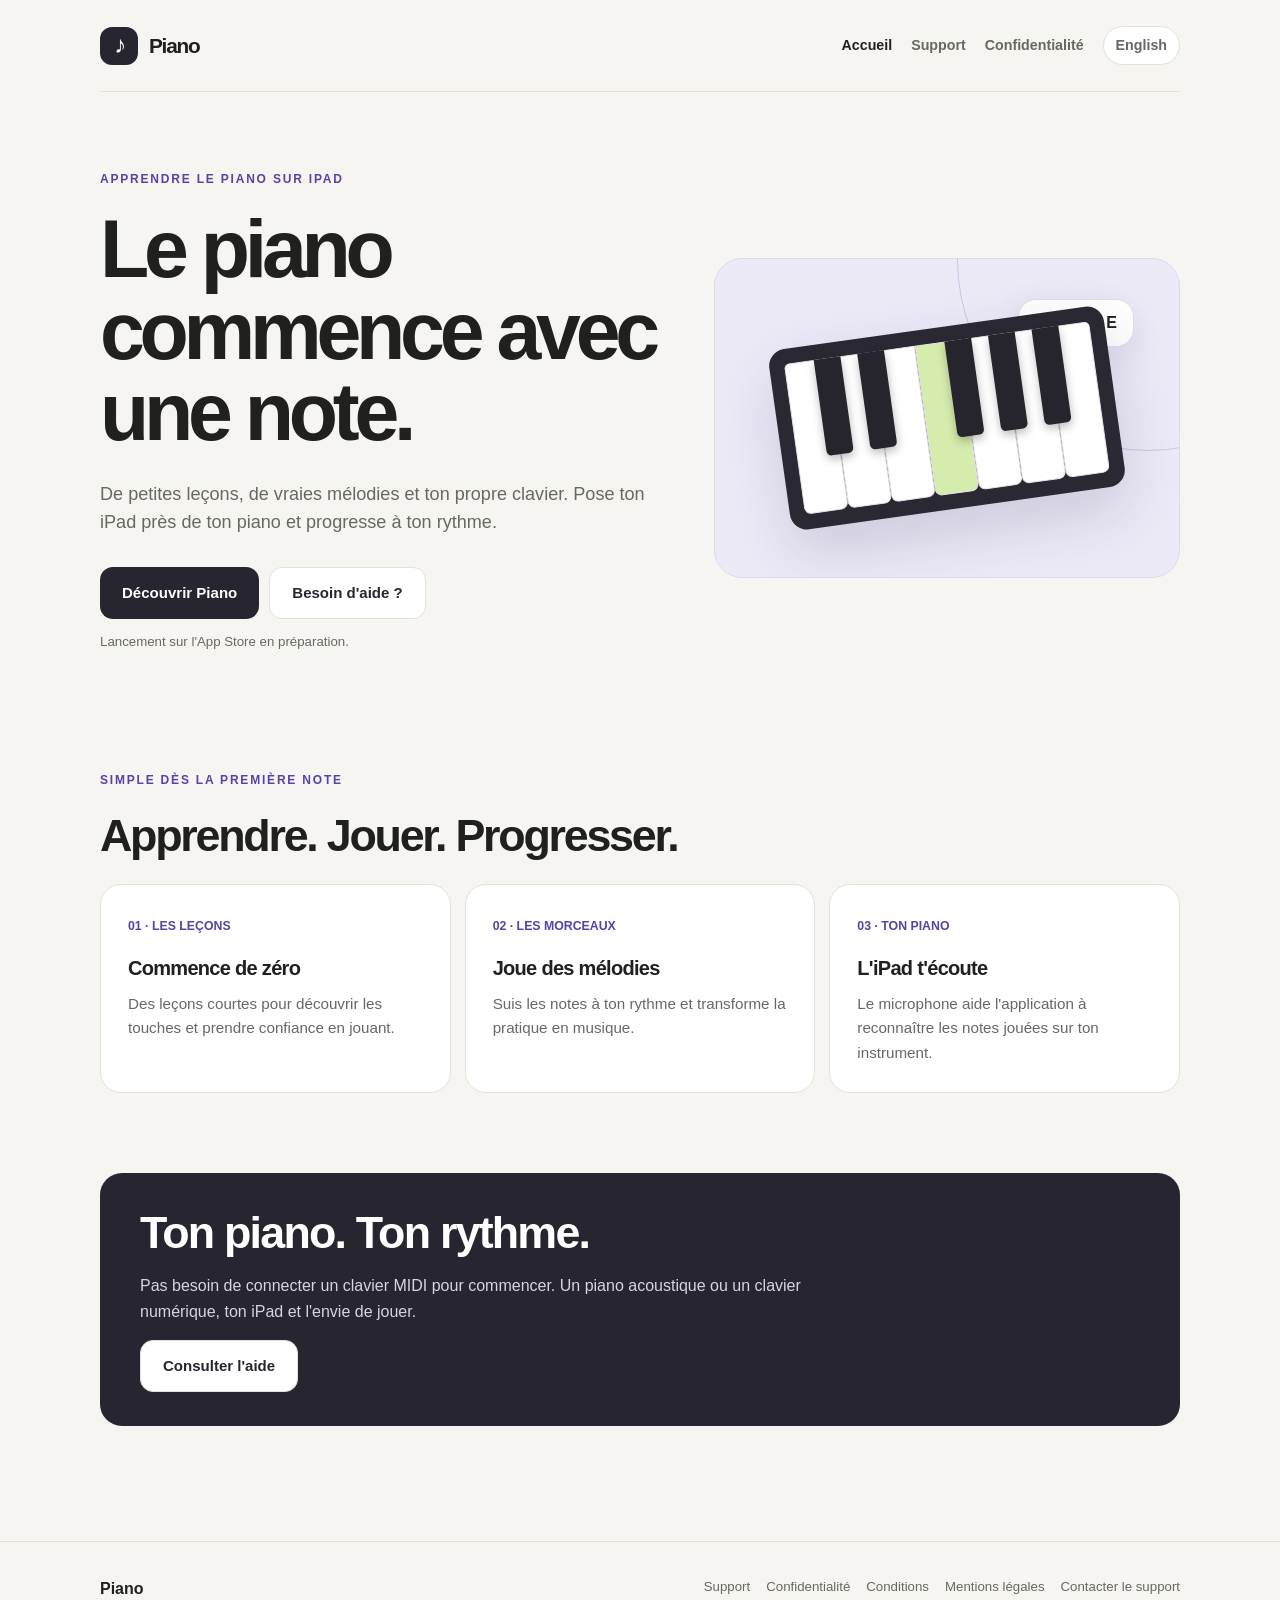
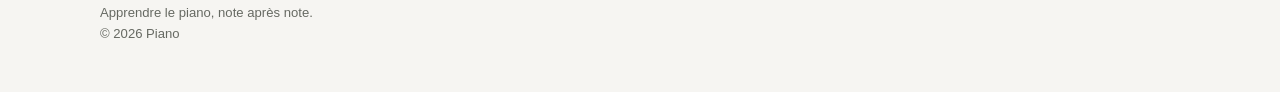
==== piano/fr/index.html @ dfc25832 "Add bilingual Piano marketing, support, and legal site" ====
<!doctype html><html lang="fr"><head><meta charset="utf-8"><meta name="viewport" content="width=device-width,initial-scale=1"><meta name="theme-color" content="#f6f5f2"><meta name="description" content="Apprends le piano à ton rythme grâce à des leçons courtes, des morceaux guidés et la reconnaissance des notes sur ton iPad."><title>Apprendre le piano en jouant · Piano</title><link rel="stylesheet" href="../styles.css"><link rel="canonical" href="https://maximousse2a.github.io/piano/fr/index.html"><link rel="alternate" hreflang="fr" href="https://maximousse2a.github.io/piano/fr/index.html"><link rel="alternate" hreflang="en" href="https://maximousse2a.github.io/piano/en/index.html"></head><body><div class="wrap"><nav class="nav" aria-label="Main navigation"><a class="brand" href="index.html"><span class="logo" aria-hidden="true">♪</span><span>Piano</span></a><div class="menu"><a aria-current="page" href="index.html">Accueil</a><a  href="support.html">Support</a><a  href="privacy.html">Confidentialité</a><a class="lang" href="../en/index.html" lang="en">English</a></div></nav></div><main class="wrap"><div class="hero"><div><p class="eyebrow">Apprendre le piano sur iPad</p><h1>Le piano commence avec une note.</h1><p class="lead">De petites leçons, de vraies mélodies et ton propre clavier. Pose ton iPad près de ton piano et progresse à ton rythme.</p><div class="actions"><a href="#comment-ca-marche" class="button">Découvrir Piano</a><a href="support.html" class="button alt">Besoin d'aide ?</a></div><p class="status">Lancement sur l'App Store en préparation.</p></div><div class="stage" aria-label="Illustration d'un clavier de piano"><div class="floating">♪ &nbsp; C · D · E</div><div class="piano" aria-hidden="true"><div class="key black"></div><div class="key black"></div><div class="key"></div><div class="key black active"></div><div class="key black"></div><div class="key black"></div><div class="key"></div></div></div></div><section id="comment-ca-marche" class="section"><p class="eyebrow">Simple dès la première note</p><h2>Apprendre. Jouer. Progresser.</h2><div class="grid"><article class="feature"><span class="num">01 · LES LEÇONS</span><h3>Commence de zéro</h3><p>Des leçons courtes pour découvrir les touches et prendre confiance en jouant.</p></article><article class="feature"><span class="num">02 · LES MORCEAUX</span><h3>Joue des mélodies</h3><p>Suis les notes à ton rythme et transforme la pratique en musique.</p></article><article class="feature"><span class="num">03 · TON PIANO</span><h3>L'iPad t'écoute</h3><p>Le microphone aide l'application à reconnaître les notes jouées sur ton instrument.</p></article></div></section><section class="section"><div class="callout"><h2>Ton piano. Ton rythme.</h2><p>Pas besoin de connecter un clavier MIDI pour commencer. Un piano acoustique ou un clavier numérique, ton iPad et l'envie de jouer.</p><a href="support.html" class="button alt">Consulter l'aide</a></div></section></main><footer><div class="wrap footrow"><div><strong>Piano</strong><div class="small">Apprendre le piano, note après note.</div><div class="small">© 2026 Piano</div></div><div class="footlinks"><a href="support.html">Support</a><a href="privacy.html">Confidentialité</a><a href="terms.html">Conditions</a><a href="legal.html">Mentions légales</a><a href="mailto:maxime.pietri@icloud.com">Contacter le support</a></div></div></footer></body></html>
---- piano/styles.css ----
:root{--bg:#f6f5f2;--paper:#fff;--text:#20211e;--muted:#666962;--line:#e3e2da;--ink:#262530;--violet:#5445a5;--pale:#eceaf7;--lime:#d6ecad}
*{box-sizing:border-box}html{scroll-behavior:smooth}body{margin:0;background:var(--bg);color:var(--text);font-family:-apple-system,BlinkMacSystemFont,"Segoe UI",Inter,Arial,sans-serif;line-height:1.6}
a{color:var(--violet);text-underline-offset:3px}.wrap{width:min(1080px,calc(100% - 40px));margin:auto}.nav{display:flex;align-items:center;justify-content:space-between;gap:22px;min-height:92px;border-bottom:1px solid var(--line)}.brand{display:inline-flex;align-items:center;gap:11px;font-weight:800;font-size:1.3rem;letter-spacing:-.06em;color:var(--text);text-decoration:none}.logo{display:inline-flex;align-items:center;justify-content:center;width:38px;height:38px;border-radius:12px;background:var(--ink);color:#fff;font-size:1.5rem;letter-spacing:-.08em}.menu{display:flex;align-items:center;gap:19px;flex-wrap:wrap}.menu a{font-size:.89rem;color:var(--muted);text-decoration:none;font-weight:650}.menu a:hover,.menu a[aria-current=page]{color:var(--text)}.lang{border:1px solid var(--line);background:white;border-radius:100px;padding:7px 12px}
.hero{display:grid;grid-template-columns:1.2fr 1fr;align-items:center;gap:55px;min-height:550px;padding:78px 0 95px}.eyebrow{text-transform:uppercase;letter-spacing:.15em;color:var(--violet);font-size:.75rem;font-weight:800;margin:0 0 20px}.hero h1{font-size:clamp(3.1rem,6.3vw,5.3rem);line-height:1.01;letter-spacing:-.065em;margin:0 0 26px}.lead{font-size:1.13rem;color:var(--muted);max-width:560px;margin:0 0 28px}.button{display:inline-flex;align-items:center;justify-content:center;padding:13px 22px;border-radius:13px;text-decoration:none;font-weight:700;font-size:.94rem;background:var(--ink);color:#fff}.button.alt{background:#fff;color:var(--ink);border:1px solid var(--line)}.actions{display:flex;flex-wrap:wrap;gap:10px;margin-top:30px}.status{font-size:.83rem;color:var(--muted);margin-top:12px}.stage{background:var(--pale);border:1px solid #ddd9ed;border-radius:28px;padding:34px 22px;min-height:320px;display:flex;justify-content:center;align-items:center;position:relative;overflow:hidden}.stage:before{content:"";position:absolute;width:380px;height:380px;border:1px solid rgba(84,69,165,.22);border-radius:50%;top:-190px;right:-160px}.piano{position:relative;display:flex;background:#2a2933;border-radius:17px;padding:15px;box-shadow:0 24px 60px rgba(40,36,82,.16);transform:rotate(-8deg)}.key{width:44px;height:152px;background:white;border:1px solid #e7e5e8;border-radius:0 0 7px 7px;position:relative}.key:first-child{border-radius:5px 0 7px 7px}.key:last-child{border-radius:0 5px 7px 7px}.key.black:after{content:"";position:absolute;z-index:2;width:27px;height:97px;right:-14px;top:-1px;background:#26242d;border-radius:0 0 5px 5px;box-shadow:0 4px 10px #0004}.key.active{background:var(--lime)}.floating{position:absolute;top:40px;right:45px;font-weight:800;background:#fff;padding:10px 16px;border:1px solid #deddeb;border-radius:18px;box-shadow:0 10px 35px #2a215d14}
.section{padding:10px 0 70px}.section h2{font-size:clamp(1.8rem,3.6vw,2.8rem);letter-spacing:-.05em;line-height:1.12;margin:0 0 24px}.grid{display:grid;grid-template-columns:repeat(3,1fr);gap:14px}.feature{padding:27px;border:1px solid var(--line);border-radius:21px;background:var(--paper)}.feature .num{color:var(--violet);font-size:.77rem;font-weight:800}.feature h3{font-size:1.25rem;letter-spacing:-.035em;line-height:1.2;margin:18px 0 12px}.feature p{color:var(--muted);margin:0;font-size:.95rem}.callout{padding:34px 40px;border-radius:22px;background:var(--ink);color:white}.callout h2{margin:0 0 10px;letter-spacing:-.04em}.callout p{color:#d6d5e0;max-width:680px}
footer{border-top:1px solid var(--line);padding:34px 0 48px;margin-top:45px}.footrow{display:flex;justify-content:space-between;align-items:flex-start;gap:24px}.footlinks{display:flex;gap:16px;flex-wrap:wrap}.footlinks a{font-size:.83rem;color:var(--muted);text-decoration:none}.small{font-size:.82rem;color:var(--muted)}
.doc{max-width:810px;padding-top:56px;padding-bottom:40px}.doc h1{font-size:clamp(2.4rem,5vw,3.6rem);line-height:1.08;letter-spacing:-.05em;margin:0 0 18px}.doc h2{font-size:1.25rem;margin:35px 0 11px;letter-spacing:-.02em}.doc p,.doc li{color:#4c4e4a}.doc li{margin-bottom:9px}.doc .intro{font-size:1.1rem;color:var(--muted)}.notice{border:1px solid #e4dcb8;background:#fff9e5;padding:17px 20px;border-radius:13px;margin:30px 0;font-size:.93rem}.faq{background:#fff;border:1px solid var(--line);padding:18px 22px;border-radius:14px;margin:12px 0}.faq h2{margin:0 0 9px;font-size:1.08rem}.faq p{margin:0}
@media(max-width:800px){.hero{grid-template-columns:1fr;gap:24px;padding:50px 0}.stage{min-height:285px}.grid{grid-template-columns:1fr}.nav{align-items:flex-start;padding:18px 0;min-height:auto}.menu{gap:9px;justify-content:flex-end}.menu a{font-size:.81rem}.footrow{flex-direction:column}.piano{transform:rotate(-5deg)}.key{width:35px;height:124px}.key.black:after{width:21px;height:75px;right:-11px}.floating{right:20px;top:21px}.doc{padding-top:33px}}
@media(max-width:480px){.wrap{width:min(100% - 28px,1080px)}.nav{display:block}.menu{justify-content:flex-start;margin-top:16px}.hero h1{font-size:3.35rem}.stage{padding:18px}.key{width:34px}.callout{padding:27px}}
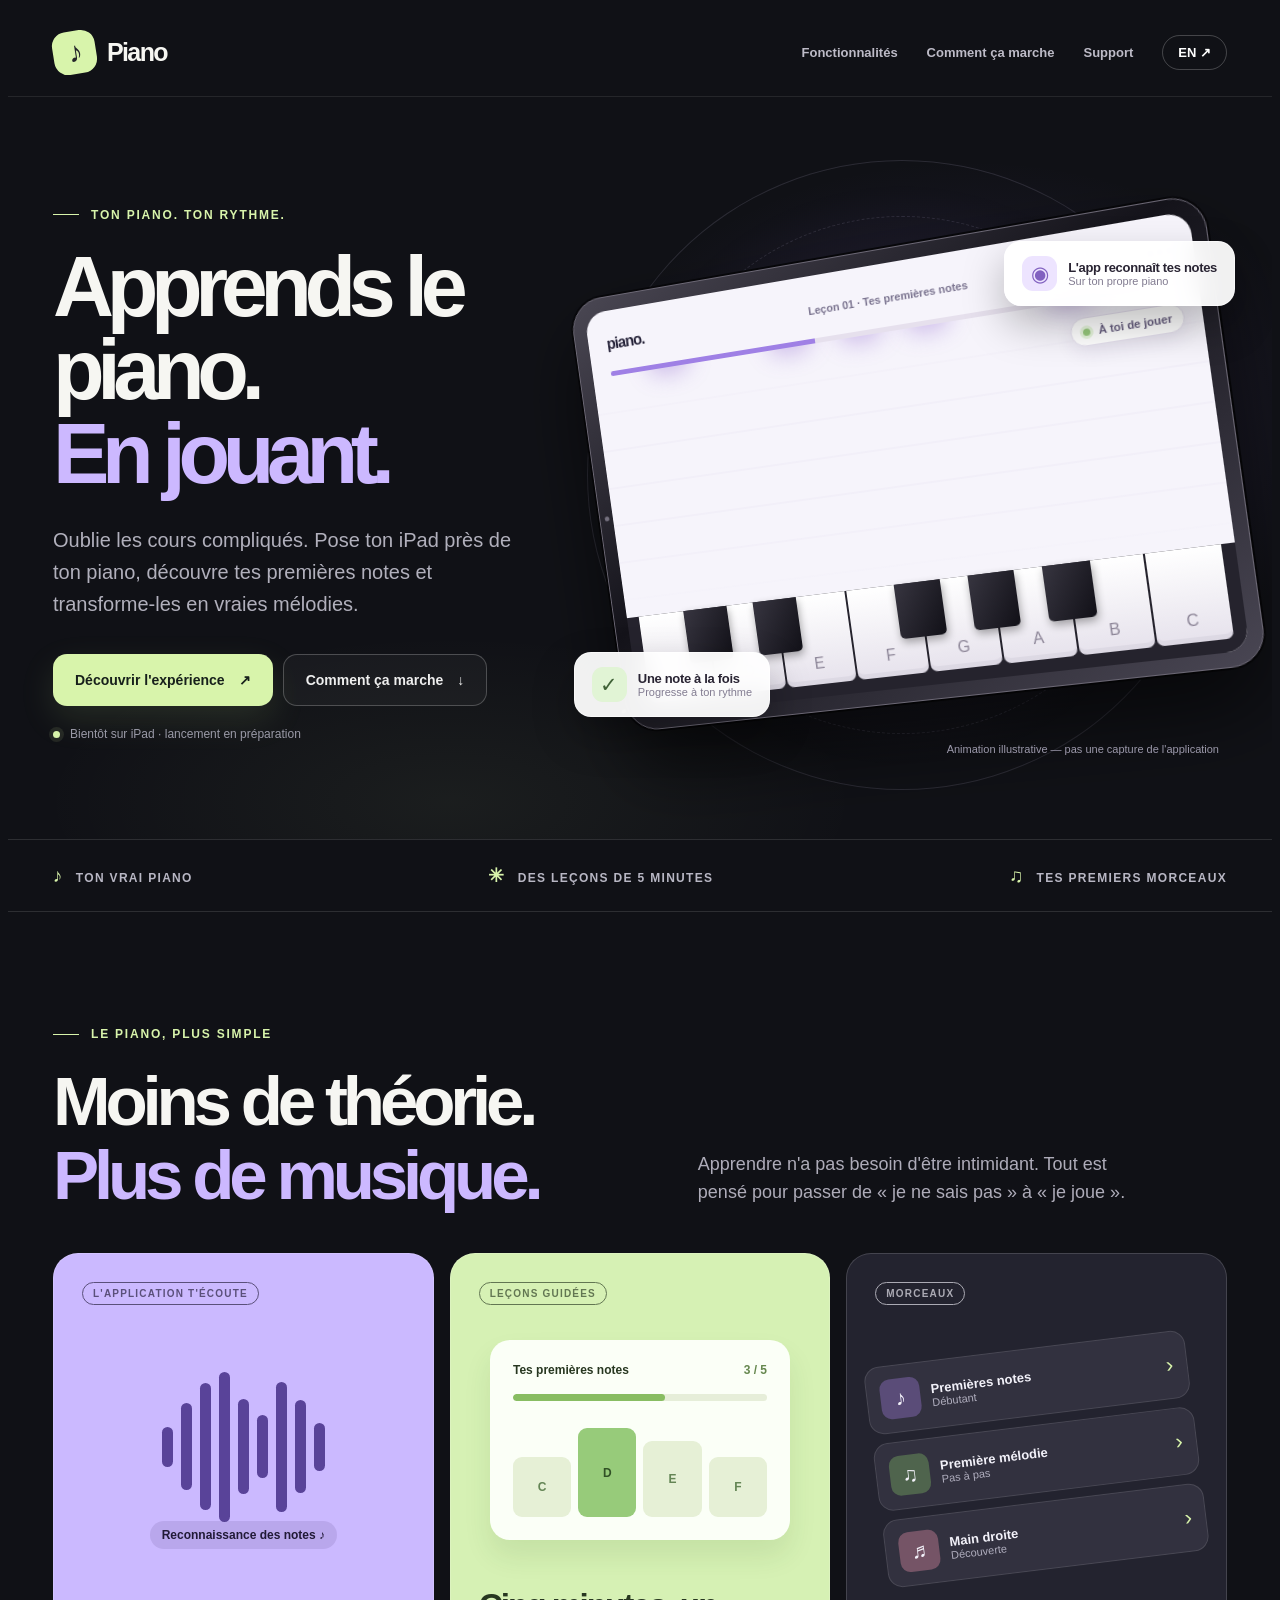
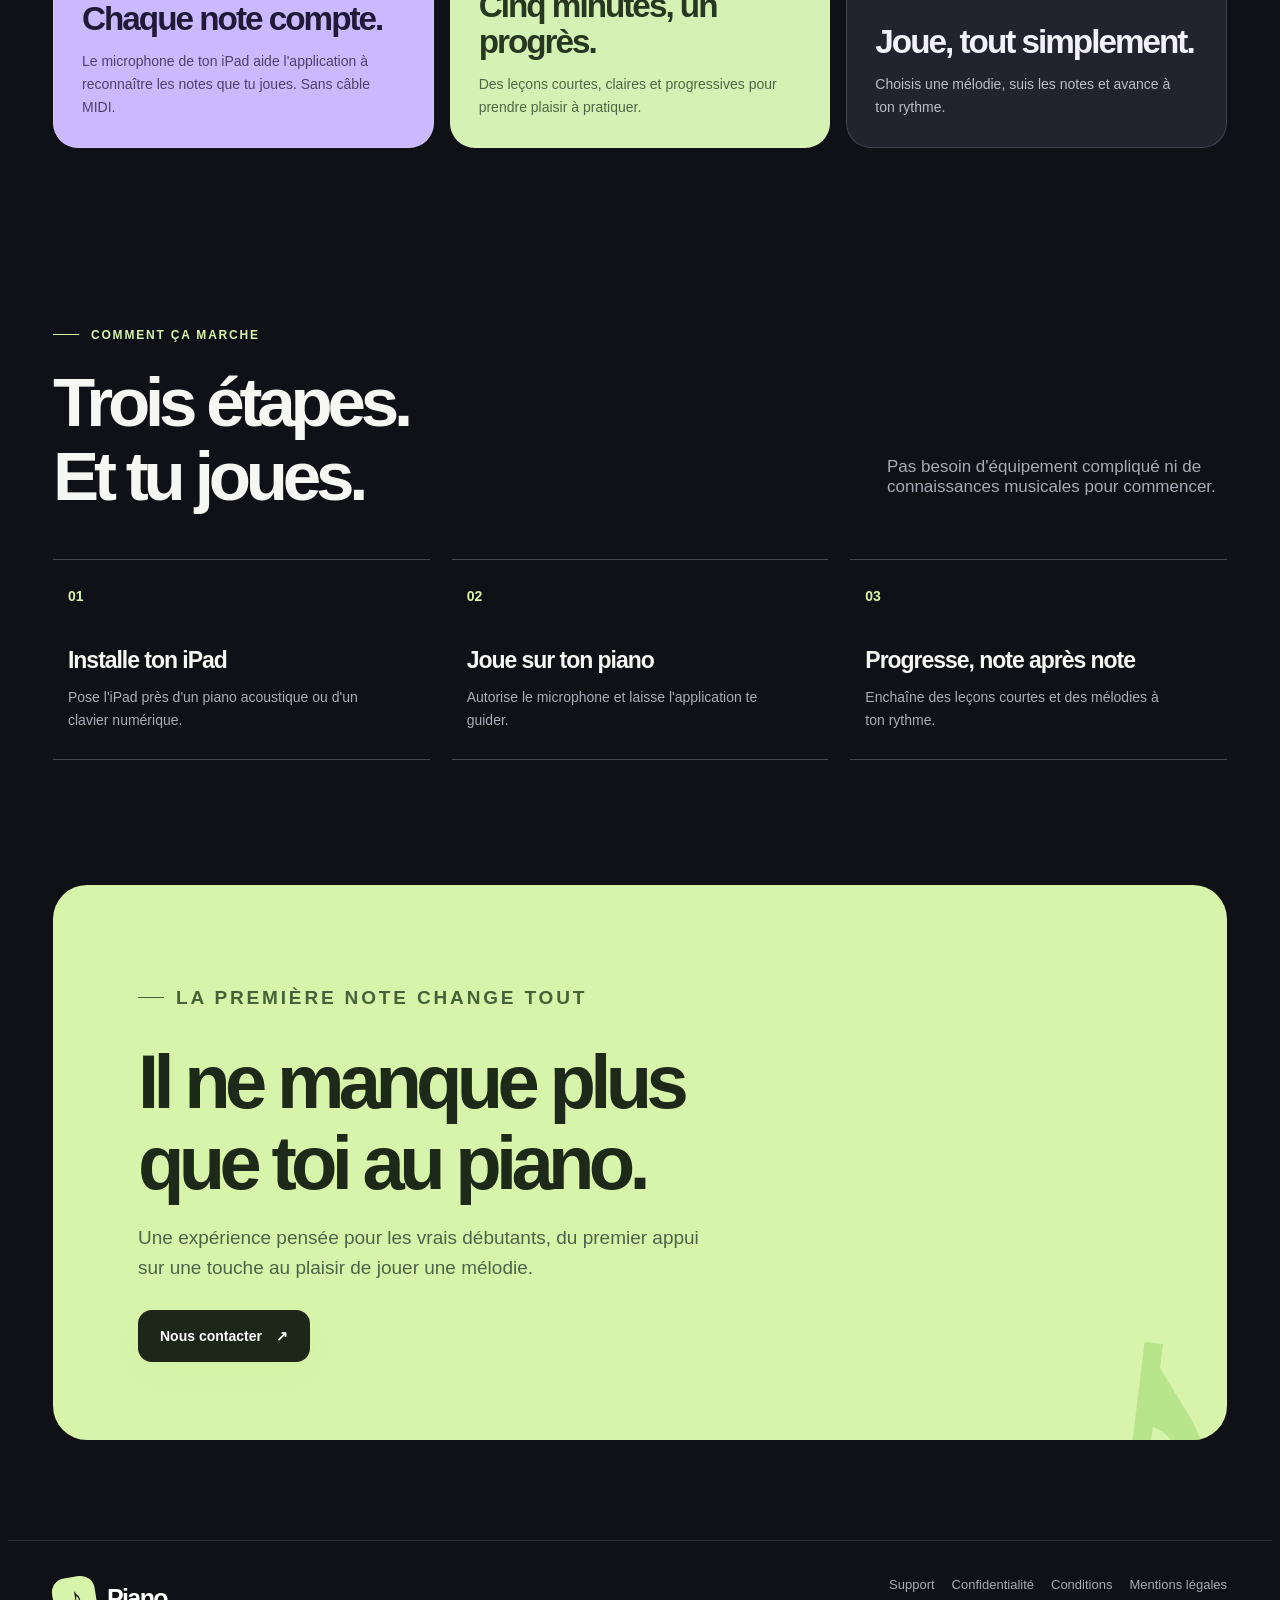
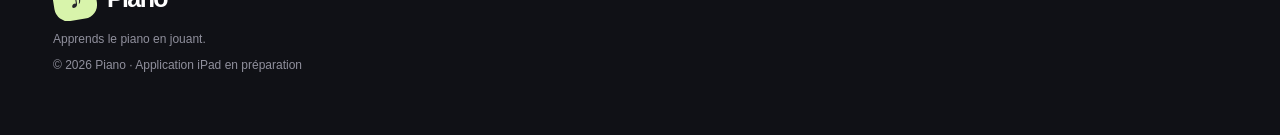
==== commit d6f4629a: "Redesign Piano marketing pages with interactive animated iPad and responsive sections" ====
--- a/piano/fr/index.html
+++ b/piano/fr/index.html
@@ -1 +1,13 @@
-<!doctype html><html lang="fr"><head><meta charset="utf-8"><meta name="viewport" content="width=device-width,initial-scale=1"><meta name="theme-color" content="#f6f5f2"><meta name="description" content="Apprends le piano à ton rythme grâce à des leçons courtes, des morceaux guidés et la reconnaissance des notes sur ton iPad."><title>Apprendre le piano en jouant · Piano</title><link rel="stylesheet" href="../styles.css"><link rel="canonical" href="https://maximousse2a.github.io/piano/fr/index.html"><link rel="alternate" hreflang="fr" href="https://maximousse2a.github.io/piano/fr/index.html"><link rel="alternate" hreflang="en" href="https://maximousse2a.github.io/piano/en/index.html"></head><body><div class="wrap"><nav class="nav" aria-label="Main navigation"><a class="brand" href="index.html"><span class="logo" aria-hidden="true">♪</span><span>Piano</span></a><div class="menu"><a aria-current="page" href="index.html">Accueil</a><a  href="support.html">Support</a><a  href="privacy.html">Confidentialité</a><a class="lang" href="../en/index.html" lang="en">English</a></div></nav></div><main class="wrap"><div class="hero"><div><p class="eyebrow">Apprendre le piano sur iPad</p><h1>Le piano commence avec une note.</h1><p class="lead">De petites leçons, de vraies mélodies et ton propre clavier. Pose ton iPad près de ton piano et progresse à ton rythme.</p><div class="actions"><a href="#comment-ca-marche" class="button">Découvrir Piano</a><a href="support.html" class="button alt">Besoin d'aide ?</a></div><p class="status">Lancement sur l'App Store en préparation.</p></div><div class="stage" aria-label="Illustration d'un clavier de piano"><div class="floating">♪ &nbsp; C · D · E</div><div class="piano" aria-hidden="true"><div class="key black"></div><div class="key black"></div><div class="key"></div><div class="key black active"></div><div class="key black"></div><div class="key black"></div><div class="key"></div></div></div></div><section id="comment-ca-marche" class="section"><p class="eyebrow">Simple dès la première note</p><h2>Apprendre. Jouer. Progresser.</h2><div class="grid"><article class="feature"><span class="num">01 · LES LEÇONS</span><h3>Commence de zéro</h3><p>Des leçons courtes pour découvrir les touches et prendre confiance en jouant.</p></article><article class="feature"><span class="num">02 · LES MORCEAUX</span><h3>Joue des mélodies</h3><p>Suis les notes à ton rythme et transforme la pratique en musique.</p></article><article class="feature"><span class="num">03 · TON PIANO</span><h3>L'iPad t'écoute</h3><p>Le microphone aide l'application à reconnaître les notes jouées sur ton instrument.</p></article></div></section><section class="section"><div class="callout"><h2>Ton piano. Ton rythme.</h2><p>Pas besoin de connecter un clavier MIDI pour commencer. Un piano acoustique ou un clavier numérique, ton iPad et l'envie de jouer.</p><a href="support.html" class="button alt">Consulter l'aide</a></div></section></main><footer><div class="wrap footrow"><div><strong>Piano</strong><div class="small">Apprendre le piano, note après note.</div><div class="small">© 2026 Piano</div></div><div class="footlinks"><a href="support.html">Support</a><a href="privacy.html">Confidentialité</a><a href="terms.html">Conditions</a><a href="legal.html">Mentions légales</a><a href="mailto:maxime.pietri@icloud.com">Contacter le support</a></div></div></footer></body></html>+<!doctype html><html lang="fr"><head><meta charset="utf-8"><meta name="viewport" content="width=device-width,initial-scale=1"><meta name="theme-color" content="#101116"><meta name="description" content="Apprends le piano avec des leçons courtes, des morceaux guidés et la reconnaissance des notes sur ton iPad."><title>Piano — Apprends le piano en jouant sur iPad</title><meta property="og:title" content="Piano — Apprends le piano en jouant sur iPad"><meta property="og:description" content="Apprends le piano avec des leçons courtes, des morceaux guidés et la reconnaissance des notes sur ton iPad."><meta property="og:type" content="website"><meta property="og:url" content="https://maximousse2a.github.io/piano/fr/"><link rel="canonical" href="https://maximousse2a.github.io/piano/fr/"><link rel="alternate" hreflang="fr" href="https://maximousse2a.github.io/piano/fr/"><link rel="alternate" hreflang="en" href="https://maximousse2a.github.io/piano/en/"><link rel="alternate" hreflang="x-default" href="https://maximousse2a.github.io/piano/en/"><link rel="stylesheet" href="../marketing.css"><script defer src="../marketing.js"></script></head>
+<body class="marketing"><header class="m-header"><div class="m-container m-nav"><a class="m-brand" href="./" aria-label="Piano"><span class="symbol" aria-hidden="true">♪</span>Piano</a><nav class="m-navlinks" aria-label="Navigation principale"><a href="#features">Fonctionnalités</a><a href="#how">Comment ça marche</a><a href="support.html">Support</a><a class="m-lang" href="../en/" hreflang="en" lang="en" aria-label="Switch to English">EN ↗</a></nav></div></header>
+<main><section class="m-hero"><div class="m-container m-hero-grid"><div class="m-hero-text m-reveal"><p class="m-eyebrow">Ton piano. Ton rythme.</p><h1>Apprends le piano.<br><em>En jouant.</em></h1><p class="m-description">Oublie les cours compliqués. Pose ton iPad près de ton piano, découvre tes premières notes et transforme-les en vraies mélodies.</p><div class="m-buttons"><a class="m-btn primary" href="#features">Découvrir l'expérience <span aria-hidden="true">↗</span></a><a class="m-btn secondary" href="#how">Comment ça marche <span aria-hidden="true">↓</span></a></div><div class="m-small-status">Bientôt sur iPad · lancement en préparation</div></div>
+<div class="m-scene" aria-label="Animation illustrative — pas une capture de l'application"><div class="m-orbit" aria-hidden="true"></div><div class="m-star a" aria-hidden="true">✳</div><div class="m-star b" aria-hidden="true">♫</div><div class="m-ipad"><div class="m-ipad-inside"><div class="m-ipad-head"><strong>piano.</strong><span>Leçon 01 · Tes premières notes</span><div class="m-ipad-dots" aria-hidden="true"><i></i><i></i><i></i></div></div><div class="m-progress"><i></i></div><div class="m-stage"><span class="m-falling" style="--x:10%;--delay:-1s" aria-hidden="true">C</span><span class="m-falling" style="--x:31%;--delay:-2.8s" aria-hidden="true">D</span><span class="m-falling" style="--x:54%;--delay:-4.1s" aria-hidden="true">E</span><span class="m-falling" style="--x:77%;--delay:-2.2s" aria-hidden="true">G</span><span class="m-falling" style="--x:43%;--delay:-5.3s" aria-hidden="true">A</span><span class="m-feedback" aria-live="polite"><span data-feedback>À toi de jouer</span></span></div><div class="m-keys" role="group" aria-label="Animation illustrative — pas une capture de l'application"><button class="m-whitekey" type="button" data-piano-key="C" data-black="true" aria-label="Note C">C</button><button class="m-whitekey" type="button" data-piano-key="D" data-black="true" aria-label="Note D">D</button><button class="m-whitekey" type="button" data-piano-key="E"  aria-label="Note E">E</button><button class="m-whitekey" type="button" data-piano-key="F" data-black="true" aria-label="Note F">F</button><button class="m-whitekey" type="button" data-piano-key="G" data-black="true" aria-label="Note G">G</button><button class="m-whitekey" type="button" data-piano-key="A" data-black="true" aria-label="Note A">A</button><button class="m-whitekey" type="button" data-piano-key="B"  aria-label="Note B">B</button><button class="m-whitekey" type="button" data-piano-key="C"  aria-label="Note C">C</button></div></div></div>
+<div class="m-floatcard one"><span class="m-ficon" aria-hidden="true">✓</span><div><strong>Une note à la fois</strong><small>Progresse à ton rythme</small></div></div><div class="m-floatcard two"><span class="m-ficon" aria-hidden="true">◉</span><div><strong>L'app reconnaît tes notes</strong><small>Sur ton propre piano</small></div></div><span class="m-illustration-label">Animation illustrative — pas une capture de l'application</span></div></div></section>
+<div class="m-strip"><div class="m-container"><p><span aria-hidden="true">♪</span>Ton vrai piano</p><p><span aria-hidden="true">✳</span>Des leçons de 5 minutes</p><p><span aria-hidden="true">♫</span>Tes premiers morceaux</p></div></div>
+<section class="m-section m-container" id="features"><div class="m-section-head m-reveal"><div><p class="m-eyebrow">Le piano, plus simple</p><h2>Moins de théorie.<br><em>Plus de musique.</em></h2></div><p>Apprendre n'a pas besoin d'être intimidant. Tout est pensé pour passer de « je ne sais pas » à « je joue ».</p></div><div class="m-grid">
+<article class="m-feature purple m-reveal"><span class="m-tag">L'APPLICATION T'ÉCOUTE</span><div class="m-visual"><div class="m-wave" aria-hidden="true"><i style="--h:40px;--d:0s"></i><i style="--h:87px;--d:-0.17s"></i><i style="--h:127px;--d:-0.34s"></i><i style="--h:150px;--d:-0.51s"></i><i style="--h:95px;--d:-0.68s"></i><i style="--h:63px;--d:-0.8500000000000001s"></i><i style="--h:130px;--d:-1.02s"></i><i style="--h:93px;--d:-1.1900000000000002s"></i><i style="--h:48px;--d:-1.36s"></i></div><span class="m-wave-label">Reconnaissance des notes ♪</span></div><div><h3>Chaque note compte.</h3><p>Le microphone de ton iPad aide l'application à reconnaître les notes que tu joues. Sans câble MIDI.</p></div></article>
+<article class="m-feature lime m-reveal"><span class="m-tag">LEÇONS GUIDÉES</span><div class="m-visual"><div class="m-lesson-preview"><div class="m-lesson-top"><strong>Tes premières notes</strong><span>3 / 5</span></div><div class="m-lesson-meter"><i></i></div><div class="m-lesson-notes" aria-hidden="true"><b>C</b><b>D</b><b>E</b><b>F</b></div></div></div><div><h3>Cinq minutes, un progrès.</h3><p>Des leçons courtes, claires et progressives pour prendre plaisir à pratiquer.</p></div></article>
+<article class="m-feature night m-reveal"><span class="m-tag">MORCEAUX</span><div class="m-visual"><div class="m-tracklist"><div class="m-track"><div class="m-track-icon" aria-hidden="true">♪</div><div><strong>Premières notes</strong><small>Débutant</small></div><span aria-hidden="true">›</span></div><div class="m-track"><div class="m-track-icon" aria-hidden="true">♫</div><div><strong>Première mélodie</strong><small>Pas à pas</small></div><span aria-hidden="true">›</span></div><div class="m-track"><div class="m-track-icon" aria-hidden="true">♬</div><div><strong>Main droite</strong><small>Découverte</small></div><span aria-hidden="true">›</span></div></div></div><div><h3>Joue, tout simplement.</h3><p>Choisis une mélodie, suis les notes et avance à ton rythme.</p></div></article></div></section>
+<section class="m-how m-container m-section" id="how"><div class="m-how-top m-reveal"><div><p class="m-eyebrow">Comment ça marche</p><h2>Trois étapes.<br>Et tu joues.</h2></div><p>Pas besoin d'équipement compliqué ni de connaissances musicales pour commencer.</p></div><div class="m-steps"><article class="m-step m-reveal"><div class="m-step-number">01</div><h3>Installe ton iPad</h3><p>Pose l'iPad près d'un piano acoustique ou d'un clavier numérique.</p></article><article class="m-step m-reveal"><div class="m-step-number">02</div><h3>Joue sur ton piano</h3><p>Autorise le microphone et laisse l'application te guider.</p></article><article class="m-step m-reveal"><div class="m-step-number">03</div><h3>Progresse, note après note</h3><p>Enchaîne des leçons courtes et des mélodies à ton rythme.</p></article></div></section>
+<section class="m-container"><div class="m-final m-reveal"><div class="m-final-content"><p class="m-eyebrow">La première note change tout</p><h2>Il ne manque plus<br>que toi au piano.</h2><p>Une expérience pensée pour les vrais débutants, du premier appui sur une touche au plaisir de jouer une mélodie.</p><a class="m-btn primary" href="mailto:maxime.pietri@icloud.com?subject=Piano">Nous contacter <span aria-hidden="true">↗</span></a></div></div></section></main>
+<footer class="m-footer"><div class="m-container"><div class="m-footer-inner"><div><a class="m-brand" href="./"><span class="symbol" aria-hidden="true">♪</span>Piano</a><div class="m-footer-note">Apprends le piano en jouant.</div></div><nav class="m-footer-links" aria-label="Liens utiles"><a href="support.html">Support</a><a href="privacy.html">Confidentialité</a><a href="terms.html">Conditions</a><a href="legal.html">Mentions légales</a></nav></div><div class="m-footer-note">© 2026 Piano · Application iPad en préparation</div></div></footer></body></html>
--- a/piano/marketing.css
+++ b/piano/marketing.css
@@ -0,0 +1,30 @@
+
+/* Independent marketing theme: legal and support pages keep styles.css */
+body.marketing{--bg:#101116;--panel:#1c1d25;--line:#34343d;--copy:#f6f6f2;--muted:#b1b0bc;--lilac:#ccb8ff;--lime:#d8f4ab;background:var(--bg);color:var(--copy);font-family:-apple-system,BlinkMacSystemFont,"SF Pro Display",Inter,Arial,sans-serif;overflow-x:hidden}
+.marketing *{box-sizing:border-box}.marketing a{color:inherit}.marketing button{font:inherit}.marketing ::selection{background:#d8f4ab;color:#161619}
+.m-container{max-width:1280px;width:calc(100% - 90px);margin:auto}.m-header{position:relative;z-index:10;border-bottom:1px solid #ffffff16}.m-nav{height:88px;display:flex;align-items:center;justify-content:space-between;gap:24px}.m-brand{display:flex;align-items:center;gap:11px;font-size:25px;font-weight:850;letter-spacing:-.065em;text-decoration:none}.m-brand .symbol{display:grid;place-items:center;width:43px;height:43px;background:var(--lime);color:#24252a;border-radius:14px;font-size:29px;transform:rotate(-9deg)}.m-navlinks{display:flex;align-items:center;gap:29px}.m-navlinks a{text-decoration:none;color:#bdbbc7;font-size:13px;font-weight:680;transition:color .2s}.m-navlinks a:hover{color:var(--lime)}.m-navlinks .m-lang{border:1px solid #ffffff38;color:white;border-radius:999px;padding:9px 15px}
+.m-hero{position:relative;isolation:isolate;padding:85px 0 72px;overflow:hidden}.m-hero:before{content:"";z-index:-1;position:absolute;inset:0;background:radial-gradient(ellipse 40% 48% at 76% 45%,#7c5ed12d,transparent 76%),radial-gradient(ellipse 36% 25% at 35% 95%,#d8f4ab0e,transparent 90%);pointer-events:none}.m-hero-grid{display:grid;grid-template-columns:.87fr 1.13fr;gap:25px;align-items:center;min-height:585px}.m-hero-text{position:relative;z-index:5}.m-eyebrow{font-size:12px;text-transform:uppercase;letter-spacing:.15em;font-weight:780;color:var(--lime);display:flex;gap:12px;align-items:center;margin:0 0 24px}.m-eyebrow:before{content:"";width:26px;height:1px;background:currentColor}.m-hero h1{font-size:clamp(60px,6.6vw,104px);font-weight:780;letter-spacing:-.087em;line-height:.99;margin:0 0 28px}.m-hero h1 em,.m-section h2 em{font-style:normal;color:var(--lilac)}.m-description{font-size:clamp(17px,1.7vw,20px);line-height:1.6;max-width:475px;color:var(--muted);margin:0}.m-buttons{display:flex;flex-wrap:wrap;gap:10px;margin:34px 0 21px}.m-btn{min-height:52px;display:inline-flex;align-items:center;gap:14px;padding:14px 22px;text-decoration:none;font-weight:780;border-radius:14px;font-size:14px;transition:transform .24s,background .24s,box-shadow .24s}.m-btn:hover{transform:translateY(-3px)}.m-btn:focus-visible,.m-whitekey:focus-visible{outline:3px solid var(--lilac);outline-offset:3px}.m-btn.primary{background:var(--lime);color:#17201b;box-shadow:0 13px 34px #bce68920}.m-btn.primary:hover{background:#e6ffc1;box-shadow:0 13px 44px #bce68940}.m-btn.secondary{border:1px solid #ffffff39;color:#eee;background:#ffffff09}.m-btn.secondary:hover{background:#ffffff16}.m-small-status{font-size:12px;color:#9a9aa7;display:flex;align-items:center;gap:10px}.m-small-status:before{content:"";height:7px;width:7px;border-radius:50%;background:var(--lime);box-shadow:0 0 0 4px #d8f4ab18}
+.m-scene{position:relative;display:flex;justify-content:center;align-items:center;min-height:545px;perspective:1100px}.m-orbit{position:absolute;width:630px;max-width:110%;aspect-ratio:1;border:1px solid #e0d5ff21;border-radius:50%;background:radial-gradient(circle,#ab8aea22 0%,transparent 66%);animation:breath 7s ease-in-out infinite}.m-orbit:after{content:"";position:absolute;inset:55px;border-radius:50%;border:1px dashed #e0d5ff20}.m-star{position:absolute;font-size:28px;color:var(--lilac);animation:float 6s ease-in-out infinite}.m-star.a{top:28px;right:42px}.m-star.b{bottom:25px;left:40px;animation-delay:-3s;color:var(--lime)}
+.m-ipad{width:min(100%,655px);aspect-ratio:1.43;position:relative;z-index:2;background:linear-gradient(150deg,#4a4753,#14131a 43%,#494653);border:1px solid #6c6875;padding:14px;border-radius:34px;box-shadow:0 40px 80px #0009,0 0 0 2px #08080b;transform:rotate(-8deg) rotateY(-9deg);animation:device 8s ease-in-out infinite}.m-ipad:before{content:"";position:absolute;left:5px;top:50%;width:5px;height:5px;border-radius:50%;background:#75717f}.m-ipad-inside{height:100%;display:flex;flex-direction:column;background:#f6f4fb;color:#262339;border-radius:22px;overflow:hidden}.m-ipad-head{height:63px;display:flex;align-items:center;justify-content:space-between;gap:9px;padding:12px 20px 6px}.m-ipad-head strong{letter-spacing:-.06em;font-size:16px}.m-ipad-head span{font-size:11px;color:#79728e;font-weight:690}.m-ipad-dots{display:flex;gap:4px}.m-ipad-dots i{width:5px;height:5px;background:#d4cfe3;border-radius:50%}.m-ipad-dots i:first-child{background:#9e7ee2}.m-progress{height:5px;background:#e6e0ed;margin:0 20px;border-radius:99px;overflow:hidden}.m-progress i{display:block;width:38%;height:100%;background:#9f80e5}
+.m-stage{flex:1;position:relative;overflow:hidden;background:repeating-linear-gradient(to bottom,transparent 0,transparent 37px,#6f57a810 38px,transparent 39px)}.m-stage:before{content:"";position:absolute;inset:0;background:linear-gradient(#f6f4fb 0%,transparent 25%,transparent 72%,#f6f4fb 100%)}.m-falling{position:absolute;top:-80px;left:var(--x);width:43px;height:75px;background:linear-gradient(135deg,#bb9aff,#7a58c4);color:white;border-radius:12px;display:grid;place-items:center;font-size:15px;font-weight:850;box-shadow:0 10px 24px #8458ce66;animation:fall 5.9s linear infinite;animation-delay:var(--delay)}.m-falling:nth-of-type(2n){background:linear-gradient(135deg,#daaaf9,#ae80e1)}.m-feedback{position:absolute;top:17px;right:17px;border-radius:100px;padding:7px 11px;background:white;border:1px solid #e5e0ee;display:flex;align-items:center;gap:8px;color:#675e7f;font-weight:780;font-size:11px;box-shadow:0 6px 18px #34255c18}.m-feedback:before{content:"";width:7px;height:7px;border-radius:50%;background:#96c87b;box-shadow:0 0 0 3px #e6f5dc}
+.m-keys{height:104px;background:#25232d;display:grid;grid-template-columns:repeat(8,1fr);gap:2px;padding:0 13px 13px}.m-whitekey{border:0;position:relative;background:linear-gradient(180deg,#fff,#e6e2ec);color:#8c8597;border-radius:0 0 7px 7px;cursor:pointer;font-size:12px;font-weight:790;padding:0 0 12px;display:flex;align-items:flex-end;justify-content:center;box-shadow:inset 0 -5px 0 #aca3b72a;transition:background .16s,transform .16s}.m-whitekey:hover,.m-whitekey.is-playing{background:#d8f4ab;color:#314d28;transform:translateY(2px)}.m-whitekey[data-black=true]:before{content:"";pointer-events:none;position:absolute;top:0;right:-32%;width:64%;height:60%;border-radius:0 0 5px 5px;z-index:3;background:linear-gradient(120deg,#373540,#111017);box-shadow:1px 4px 8px #0005}
+.m-floatcard{position:absolute;z-index:3;display:flex;align-items:center;gap:11px;padding:14px 17px;border:1px solid #ffffff99;background:#fffffff0;color:#292433;backdrop-filter:blur(12px);border-radius:17px;box-shadow:0 18px 42px #0004;animation:float 6s ease-in-out infinite}.m-floatcard strong{font-size:13px;letter-spacing:-.025em;display:block}.m-floatcard small{font-size:11px;color:#827c91;display:block}.m-floatcard .m-ficon{background:#e1f4d5;color:#3f6136;width:35px;height:35px;border-radius:11px;display:grid;place-items:center;font-size:21px}.m-floatcard.one{bottom:30px;left:-4px}.m-floatcard.two{top:39px;right:-8px;animation-delay:-2.5s}.m-floatcard.two .m-ficon{background:#ede4ff;color:#8161c0}.m-illustration-label{position:absolute;z-index:2;bottom:-8px;right:8px;font-size:11px;color:#9b98aa}
+.m-strip{border-block:1px solid #ffffff1f;padding:24px 0}.m-strip .m-container{display:flex;align-items:center;justify-content:space-between;gap:18px}.m-strip p{margin:0;text-transform:uppercase;font-size:12px;letter-spacing:.11em;font-weight:740;color:#b8b7c4}.m-strip p span{font-size:19px;color:var(--lime);margin-right:12px}
+.m-section{padding:115px 0 80px}.m-section-head{display:grid;grid-template-columns:1.05fr .95fr;align-items:end;gap:60px;margin-bottom:40px}.m-section h2{font-size:clamp(45px,5.4vw,72px);letter-spacing:-.075em;line-height:1.07;font-weight:760;margin:0}.m-section-head>p{margin:0 0 6px;color:#aeacb9;font-size:18px;line-height:1.55;max-width:430px}
+.m-grid{display:grid;grid-template-columns:repeat(3,1fr);gap:16px}.m-feature{min-height:495px;border-radius:25px;padding:28px;border:1px solid #ffffff26;display:flex;flex-direction:column;justify-content:space-between;overflow:hidden;transition:transform .3s,border-color .3s}.m-feature:hover{transform:translateY(-7px);border-color:#d8f4ab80}.m-feature.purple{background:#cbb9ff;color:#211a37}.m-feature.lime{background:#d6f1b4;color:#273720}.m-feature.night{background:#23232f;color:#f2f1f9}.m-tag{align-self:flex-start;border:1px solid currentColor;opacity:.66;border-radius:99px;padding:5px 10px;font-size:10px;letter-spacing:.12em;font-weight:770}.m-visual{height:200px;display:flex;align-items:center;justify-content:center;position:relative}.m-feature h3{font-size:clamp(27px,2.6vw,36px);letter-spacing:-.06em;line-height:1.1;margin:12px 0}.m-feature p{opacity:.75;font-size:14px;line-height:1.65;margin:0;max-width:300px}
+.m-wave{display:flex;gap:8px;align-items:center;height:150px}.m-wave i{height:var(--h);width:11px;background:#594399;border-radius:99px;animation:wave 1.7s ease-in-out infinite;animation-delay:var(--d)}.m-wave-label{position:absolute;bottom:-2px;border-radius:99px;padding:7px 12px;background:#4e3c7724;font-size:12px;font-weight:780}
+.m-lesson-preview{width:100%;max-width:300px;background:#fbfff7;border-radius:20px;padding:23px;box-shadow:0 16px 28px #24481918}.m-lesson-top{display:flex;justify-content:space-between;font-size:12px;font-weight:760}.m-lesson-top span{color:#65874e}.m-lesson-meter{height:7px;background:#e6eed9;border-radius:99px;margin:17px 0 27px;overflow:hidden}.m-lesson-meter i{display:block;height:100%;width:60%;background:#88bd62;border-radius:inherit}.m-lesson-notes{display:flex;align-items:end;gap:7px}.m-lesson-notes b{flex:1;height:60px;border-radius:9px;background:#e6f0d6;color:#648555;font-size:12px;display:grid;place-items:center}.m-lesson-notes b:nth-child(2){height:89px;background:#97cb7a;color:#315126}.m-lesson-notes b:nth-child(3){height:76px}
+.m-tracklist{display:flex;flex-direction:column;gap:9px;transform:rotate(-7deg);width:100%}.m-track{display:flex;gap:11px;align-items:center;padding:13px;background:#32313f;border:1px solid #ffffff1c;border-radius:15px}.m-track-icon{width:40px;height:40px;display:grid;place-items:center;border-radius:10px;background:#5a4c78;font-size:21px}.m-track:nth-child(2) .m-track-icon{background:#4f644d}.m-track:nth-child(3) .m-track-icon{background:#755466}.m-track strong{display:block;font-size:13px}.m-track small{display:block;color:#b0aebe;font-size:11px}.m-track>span:last-child{margin-left:auto;font-size:22px;color:#d8f4ab}
+.m-how{padding:100px 0 125px}.m-how-top{display:flex;justify-content:space-between;align-items:end;gap:40px;margin-bottom:45px}.m-how-top>p{max-width:340px;font-size:17px;color:#aaaab7}.m-steps{display:grid;grid-template-columns:repeat(3,1fr);gap:22px}.m-step{border-block:1px solid #ffffff3a;padding:28px 15px}.m-step-number{color:var(--lime);font-size:14px;font-weight:850;margin-bottom:43px}.m-step h3{font-size:23px;line-height:1.2;letter-spacing:-.045em;margin:0 0 12px}.m-step p{color:#adacb9;font-size:14px;line-height:1.6;max-width:310px;margin:0}
+.m-final{position:relative;overflow:hidden;background:#d8f4ab;color:#1d2919;padding:78px 85px;border-radius:34px;min-height:365px;margin:0 auto 100px}.m-final:after{content:"♪";position:absolute;right:-35px;bottom:-260px;font-size:500px;color:#b8e58b;transform:rotate(7deg);pointer-events:none;line-height:1}.m-final-content{position:relative;z-index:1}.m-final h2{font-size:clamp(48px,6vw,76px);line-height:1.07;letter-spacing:-.075em;margin:0}.m-final p{font-size:19px;line-height:1.55;max-width:570px;color:#506248;margin:20px 0 28px}.m-final .m-eyebrow{color:#466338}.m-final .m-btn.primary{background:#1c2619;color:white}
+.m-footer{background:#101116!important;border-top:1px solid #ffffff21!important;margin:0!important;padding:36px 0 55px!important}.m-footer-inner{display:flex;justify-content:space-between;gap:26px}.m-footer-links{display:flex;flex-wrap:wrap;align-items:start;gap:17px}.m-footer-links a{font-size:13px;text-decoration:none;color:#aaa9b4}.m-footer-links a:hover{color:white;text-decoration:underline}.m-footer-note{color:#90909d;font-size:12px;margin-top:12px}.m-footer .m-brand{color:white}
+.motion-ready .m-reveal{opacity:0;transform:translateY(26px);transition:opacity .75s,transform .75s cubic-bezier(.2,1,.2,1)}.motion-ready .m-reveal.visible{opacity:1;transform:none}
+@keyframes device{0%,100%{transform:rotate(-8deg) rotateY(-9deg) translateY(0)}50%{transform:rotate(-7deg) rotateY(-7deg) translateY(-12px)}}
+@keyframes breath{0%,100%{transform:scale(1);opacity:.85}50%{transform:scale(1.04);opacity:1}}
+@keyframes float{0%,100%{transform:translateY(0)}50%{transform:translateY(-13px)}}
+@keyframes fall{0%{transform:translateY(-40px);opacity:0}12%,75%{opacity:1}96%,100%{transform:translateY(230px);opacity:0}}
+@keyframes wave{0%,100%{transform:scaleY(.48)}50%{transform:scaleY(1)}}
+@media(max-width:1020px){.m-container{width:calc(100% - 50px)}.m-hero-grid{grid-template-columns:.9fr 1.1fr}.m-ipad{width:96%}.m-scene{min-height:475px}.m-floatcard{padding:10px 12px}.m-keys{height:85px}.m-falling{height:62px}.m-feature{min-height:480px}}
+@media(max-width:850px){.m-nav{height:75px}.m-navlinks{gap:18px}.m-hero{padding:60px 0 25px}.m-hero-grid{grid-template-columns:1fr}.m-hero h1{font-size:clamp(66px,11vw,96px)}.m-scene{min-height:520px;max-width:730px;width:100%;margin:auto}.m-ipad{width:90%}.m-section-head{grid-template-columns:1fr;gap:20px}.m-grid{grid-template-columns:1fr 1fr}.m-feature.night{grid-column:span 2;min-height:380px}.m-feature.night .m-tracklist{max-width:390px}.m-feature.night .m-visual{justify-content:flex-start}.m-how{padding:80px 0}.m-steps{gap:10px}}
+@media(max-width:600px){.m-container{width:calc(100% - 32px)}.m-nav{min-height:67px;height:auto;align-items:flex-start;padding:15px 0;flex-wrap:wrap;gap:12px}.m-brand{font-size:22px}.m-brand .symbol{width:36px;height:36px;font-size:24px}.m-navlinks{gap:13px;flex-wrap:wrap}.m-navlinks a{font-size:12px}.m-navlinks .m-lang{padding:7px 12px}.m-hero{padding:45px 0 9px}.m-hero h1{font-size:clamp(55px,12vw,79px)}.m-description{font-size:16px}.m-btn{min-height:47px;padding:12px 16px;font-size:13px}.m-scene{min-height:335px}.m-ipad{width:92%;padding:7px;border-radius:19px;transform:rotate(-5deg)}.m-ipad-inside{border-radius:12px}.m-ipad-head{height:40px;padding:6px 10px 4px}.m-ipad-head strong{font-size:11px}.m-ipad-head span{font-size:7px}.m-progress{margin:0 10px;height:3px}.m-falling{height:40px;width:25px;border-radius:7px;font-size:9px}.m-feedback{top:7px;right:7px;padding:4px 7px;font-size:7px}.m-keys{height:62px;padding:0 7px 6px;gap:1px}.m-whitekey{font-size:8px;padding-bottom:5px;border-radius:0 0 4px 4px}.m-orbit{width:350px}.m-orbit:after{inset:30px}.m-floatcard{padding:7px 8px;border-radius:10px;gap:6px}.m-floatcard .m-ficon{width:24px;height:24px;border-radius:6px;font-size:15px}.m-floatcard strong{font-size:9px}.m-floatcard small{font-size:8px}.m-floatcard.one{bottom:5px;left:-2px}.m-floatcard.two{top:13px;right:-3px}.m-illustration-label{bottom:-10px;font-size:9px}.m-strip{padding:18px 0}.m-strip .m-container{flex-direction:column;align-items:flex-start;gap:10px}.m-strip p{font-size:10px}.m-section{padding:75px 0 55px}.m-section h2{font-size:45px}.m-section-head p{font-size:16px}.m-grid{grid-template-columns:1fr}.m-feature,.m-feature.night{grid-column:auto;min-height:425px;padding:23px}.m-feature.night .m-visual{justify-content:center}.m-how{padding:65px 0}.m-how-top{display:block}.m-how-top>p{font-size:16px}.m-steps{grid-template-columns:1fr}.m-step{padding:23px 5px}.m-step-number{margin-bottom:14px}.m-final{padding:46px 26px;border-radius:24px;min-height:345px;margin-bottom:65px}.m-final h2{font-size:47px}.m-final p{font-size:16px}.m-final:after{font-size:345px;bottom:-165px}.m-footer-inner{flex-direction:column}.m-footer-links{gap:12px 17px}}
+@media(prefers-reduced-motion:reduce){.marketing *,.marketing *:before,.marketing *:after{animation-duration:.01ms!important;animation-iteration-count:1!important;transition-duration:.01ms!important;scroll-behavior:auto!important}.motion-ready .m-reveal{opacity:1!important;transform:none!important}}
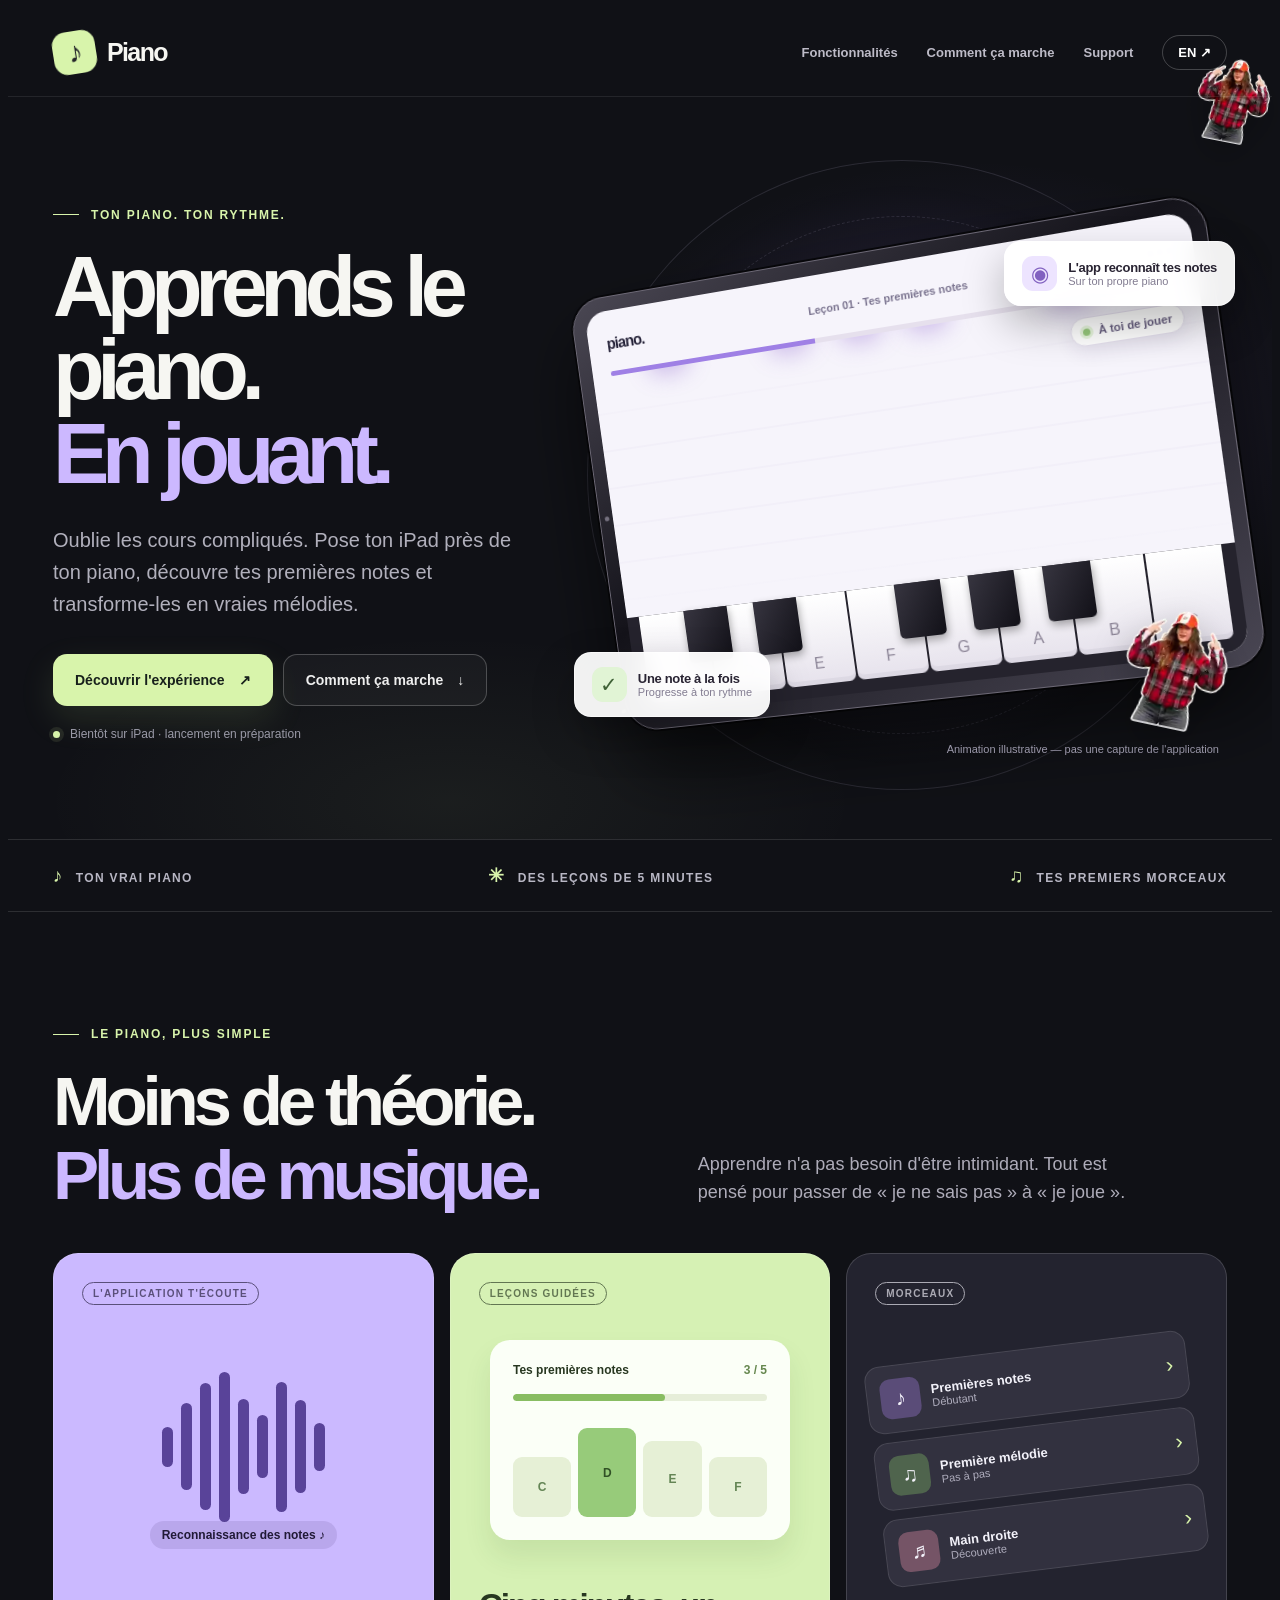
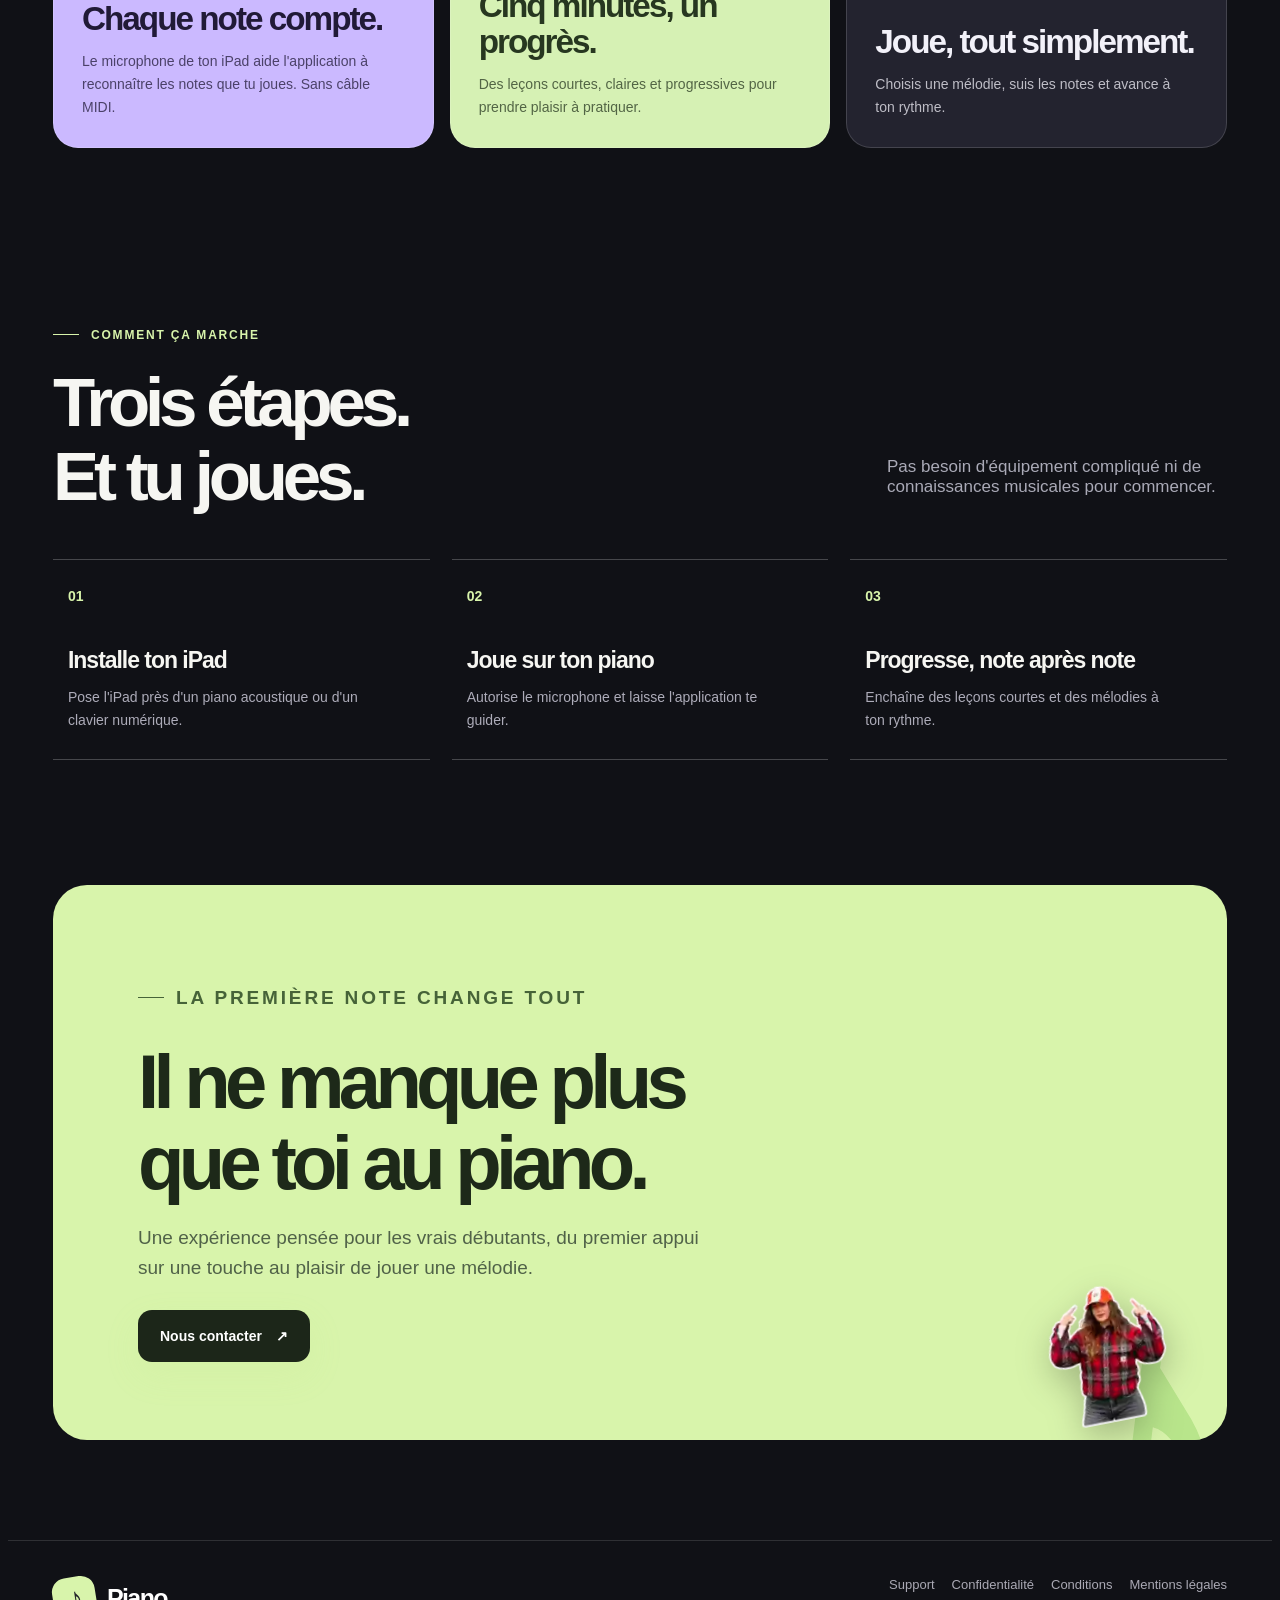
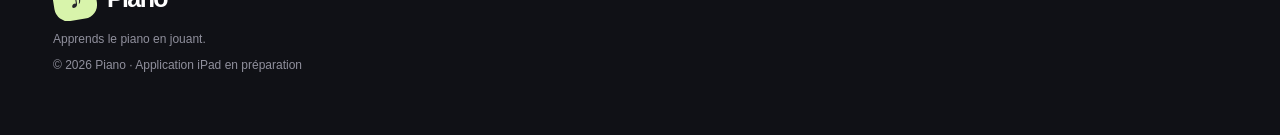
==== commit c8ff1b5f: "Add transparent illustrated sticker Easter eggs to Piano FR and EN landing pages" ====
--- a/piano/fr/index.html
+++ b/piano/fr/index.html
@@ -2,12 +2,12 @@
 <body class="marketing"><header class="m-header"><div class="m-container m-nav"><a class="m-brand" href="./" aria-label="Piano"><span class="symbol" aria-hidden="true">♪</span>Piano</a><nav class="m-navlinks" aria-label="Navigation principale"><a href="#features">Fonctionnalités</a><a href="#how">Comment ça marche</a><a href="support.html">Support</a><a class="m-lang" href="../en/" hreflang="en" lang="en" aria-label="Switch to English">EN ↗</a></nav></div></header>
 <main><section class="m-hero"><div class="m-container m-hero-grid"><div class="m-hero-text m-reveal"><p class="m-eyebrow">Ton piano. Ton rythme.</p><h1>Apprends le piano.<br><em>En jouant.</em></h1><p class="m-description">Oublie les cours compliqués. Pose ton iPad près de ton piano, découvre tes premières notes et transforme-les en vraies mélodies.</p><div class="m-buttons"><a class="m-btn primary" href="#features">Découvrir l'expérience <span aria-hidden="true">↗</span></a><a class="m-btn secondary" href="#how">Comment ça marche <span aria-hidden="true">↓</span></a></div><div class="m-small-status">Bientôt sur iPad · lancement en préparation</div></div>
 <div class="m-scene" aria-label="Animation illustrative — pas une capture de l'application"><div class="m-orbit" aria-hidden="true"></div><div class="m-star a" aria-hidden="true">✳</div><div class="m-star b" aria-hidden="true">♫</div><div class="m-ipad"><div class="m-ipad-inside"><div class="m-ipad-head"><strong>piano.</strong><span>Leçon 01 · Tes premières notes</span><div class="m-ipad-dots" aria-hidden="true"><i></i><i></i><i></i></div></div><div class="m-progress"><i></i></div><div class="m-stage"><span class="m-falling" style="--x:10%;--delay:-1s" aria-hidden="true">C</span><span class="m-falling" style="--x:31%;--delay:-2.8s" aria-hidden="true">D</span><span class="m-falling" style="--x:54%;--delay:-4.1s" aria-hidden="true">E</span><span class="m-falling" style="--x:77%;--delay:-2.2s" aria-hidden="true">G</span><span class="m-falling" style="--x:43%;--delay:-5.3s" aria-hidden="true">A</span><span class="m-feedback" aria-live="polite"><span data-feedback>À toi de jouer</span></span></div><div class="m-keys" role="group" aria-label="Animation illustrative — pas une capture de l'application"><button class="m-whitekey" type="button" data-piano-key="C" data-black="true" aria-label="Note C">C</button><button class="m-whitekey" type="button" data-piano-key="D" data-black="true" aria-label="Note D">D</button><button class="m-whitekey" type="button" data-piano-key="E"  aria-label="Note E">E</button><button class="m-whitekey" type="button" data-piano-key="F" data-black="true" aria-label="Note F">F</button><button class="m-whitekey" type="button" data-piano-key="G" data-black="true" aria-label="Note G">G</button><button class="m-whitekey" type="button" data-piano-key="A" data-black="true" aria-label="Note A">A</button><button class="m-whitekey" type="button" data-piano-key="B"  aria-label="Note B">B</button><button class="m-whitekey" type="button" data-piano-key="C"  aria-label="Note C">C</button></div></div></div>
-<div class="m-floatcard one"><span class="m-ficon" aria-hidden="true">✓</span><div><strong>Une note à la fois</strong><small>Progresse à ton rythme</small></div></div><div class="m-floatcard two"><span class="m-ficon" aria-hidden="true">◉</span><div><strong>L'app reconnaît tes notes</strong><small>Sur ton propre piano</small></div></div><span class="m-illustration-label">Animation illustrative — pas une capture de l'application</span></div></div></section>
+<div class="m-floatcard one"><span class="m-ficon" aria-hidden="true">✓</span><div><strong>Une note à la fois</strong><small>Progresse à ton rythme</small></div></div><div class="m-floatcard two"><span class="m-ficon" aria-hidden="true">◉</span><div><strong>L'app reconnaît tes notes</strong><small>Sur ton propre piano</small></div></div><button type="button" class="m-sticker m-sticker-hero" aria-label="Un petit coucou caché" data-sticker data-sticker-lang="fr" title="Un petit coucou caché"><img src="../assets/istanbul-sticker.webp" width="165" height="162" alt="" loading="eager" decoding="async"></button><span class="m-illustration-label">Animation illustrative — pas une capture de l'application</span></div></div></section>
 <div class="m-strip"><div class="m-container"><p><span aria-hidden="true">♪</span>Ton vrai piano</p><p><span aria-hidden="true">✳</span>Des leçons de 5 minutes</p><p><span aria-hidden="true">♫</span>Tes premiers morceaux</p></div></div>
 <section class="m-section m-container" id="features"><div class="m-section-head m-reveal"><div><p class="m-eyebrow">Le piano, plus simple</p><h2>Moins de théorie.<br><em>Plus de musique.</em></h2></div><p>Apprendre n'a pas besoin d'être intimidant. Tout est pensé pour passer de « je ne sais pas » à « je joue ».</p></div><div class="m-grid">
-<article class="m-feature purple m-reveal"><span class="m-tag">L'APPLICATION T'ÉCOUTE</span><div class="m-visual"><div class="m-wave" aria-hidden="true"><i style="--h:40px;--d:0s"></i><i style="--h:87px;--d:-0.17s"></i><i style="--h:127px;--d:-0.34s"></i><i style="--h:150px;--d:-0.51s"></i><i style="--h:95px;--d:-0.68s"></i><i style="--h:63px;--d:-0.8500000000000001s"></i><i style="--h:130px;--d:-1.02s"></i><i style="--h:93px;--d:-1.1900000000000002s"></i><i style="--h:48px;--d:-1.36s"></i></div><span class="m-wave-label">Reconnaissance des notes ♪</span></div><div><h3>Chaque note compte.</h3><p>Le microphone de ton iPad aide l'application à reconnaître les notes que tu joues. Sans câble MIDI.</p></div></article>
+<article class="m-feature purple m-reveal"><button type="button" class="m-sticker m-sticker-feature" aria-label="Un encouragement surprise" data-sticker data-sticker-lang="fr" title="Un encouragement surprise"><img src="../assets/istanbul-sticker.webp" width="165" height="162" alt="" loading="lazy" decoding="async"></button><span class="m-tag">L'APPLICATION T'ÉCOUTE</span><div class="m-visual"><div class="m-wave" aria-hidden="true"><i style="--h:40px;--d:0s"></i><i style="--h:87px;--d:-0.17s"></i><i style="--h:127px;--d:-0.34s"></i><i style="--h:150px;--d:-0.51s"></i><i style="--h:95px;--d:-0.68s"></i><i style="--h:63px;--d:-0.8500000000000001s"></i><i style="--h:130px;--d:-1.02s"></i><i style="--h:93px;--d:-1.1900000000000002s"></i><i style="--h:48px;--d:-1.36s"></i></div><span class="m-wave-label">Reconnaissance des notes ♪</span></div><div><h3>Chaque note compte.</h3><p>Le microphone de ton iPad aide l'application à reconnaître les notes que tu joues. Sans câble MIDI.</p></div></article>
 <article class="m-feature lime m-reveal"><span class="m-tag">LEÇONS GUIDÉES</span><div class="m-visual"><div class="m-lesson-preview"><div class="m-lesson-top"><strong>Tes premières notes</strong><span>3 / 5</span></div><div class="m-lesson-meter"><i></i></div><div class="m-lesson-notes" aria-hidden="true"><b>C</b><b>D</b><b>E</b><b>F</b></div></div></div><div><h3>Cinq minutes, un progrès.</h3><p>Des leçons courtes, claires et progressives pour prendre plaisir à pratiquer.</p></div></article>
 <article class="m-feature night m-reveal"><span class="m-tag">MORCEAUX</span><div class="m-visual"><div class="m-tracklist"><div class="m-track"><div class="m-track-icon" aria-hidden="true">♪</div><div><strong>Premières notes</strong><small>Débutant</small></div><span aria-hidden="true">›</span></div><div class="m-track"><div class="m-track-icon" aria-hidden="true">♫</div><div><strong>Première mélodie</strong><small>Pas à pas</small></div><span aria-hidden="true">›</span></div><div class="m-track"><div class="m-track-icon" aria-hidden="true">♬</div><div><strong>Main droite</strong><small>Découverte</small></div><span aria-hidden="true">›</span></div></div></div><div><h3>Joue, tout simplement.</h3><p>Choisis une mélodie, suis les notes et avance à ton rythme.</p></div></article></div></section>
 <section class="m-how m-container m-section" id="how"><div class="m-how-top m-reveal"><div><p class="m-eyebrow">Comment ça marche</p><h2>Trois étapes.<br>Et tu joues.</h2></div><p>Pas besoin d'équipement compliqué ni de connaissances musicales pour commencer.</p></div><div class="m-steps"><article class="m-step m-reveal"><div class="m-step-number">01</div><h3>Installe ton iPad</h3><p>Pose l'iPad près d'un piano acoustique ou d'un clavier numérique.</p></article><article class="m-step m-reveal"><div class="m-step-number">02</div><h3>Joue sur ton piano</h3><p>Autorise le microphone et laisse l'application te guider.</p></article><article class="m-step m-reveal"><div class="m-step-number">03</div><h3>Progresse, note après note</h3><p>Enchaîne des leçons courtes et des mélodies à ton rythme.</p></article></div></section>
-<section class="m-container"><div class="m-final m-reveal"><div class="m-final-content"><p class="m-eyebrow">La première note change tout</p><h2>Il ne manque plus<br>que toi au piano.</h2><p>Une expérience pensée pour les vrais débutants, du premier appui sur une touche au plaisir de jouer une mélodie.</p><a class="m-btn primary" href="mailto:maxime.pietri@icloud.com?subject=Piano">Nous contacter <span aria-hidden="true">↗</span></a></div></div></section></main>
+<section class="m-container"><div class="m-final m-reveal"><div class="m-final-content"><p class="m-eyebrow">La première note change tout</p><h2>Il ne manque plus<br>que toi au piano.</h2><p>Une expérience pensée pour les vrais débutants, du premier appui sur une touche au plaisir de jouer une mélodie.</p><a class="m-btn primary" href="mailto:maxime.pietri@icloud.com?subject=Piano">Nous contacter <span aria-hidden="true">↗</span></a></div><button type="button" class="m-sticker m-sticker-final" aria-label="Une dernière surprise" data-sticker data-sticker-lang="fr" title="Une dernière surprise"><img src="../assets/istanbul-sticker.webp" width="165" height="162" alt="" loading="lazy" decoding="async"></button></div></section></main>
 <footer class="m-footer"><div class="m-container"><div class="m-footer-inner"><div><a class="m-brand" href="./"><span class="symbol" aria-hidden="true">♪</span>Piano</a><div class="m-footer-note">Apprends le piano en jouant.</div></div><nav class="m-footer-links" aria-label="Liens utiles"><a href="support.html">Support</a><a href="privacy.html">Confidentialité</a><a href="terms.html">Conditions</a><a href="legal.html">Mentions légales</a></nav></div><div class="m-footer-note">© 2026 Piano · Application iPad en préparation</div></div></footer></body></html>
--- a/piano/marketing.css
+++ b/piano/marketing.css
@@ -28,3 +28,13 @@
 @media(max-width:850px){.m-nav{height:75px}.m-navlinks{gap:18px}.m-hero{padding:60px 0 25px}.m-hero-grid{grid-template-columns:1fr}.m-hero h1{font-size:clamp(66px,11vw,96px)}.m-scene{min-height:520px;max-width:730px;width:100%;margin:auto}.m-ipad{width:90%}.m-section-head{grid-template-columns:1fr;gap:20px}.m-grid{grid-template-columns:1fr 1fr}.m-feature.night{grid-column:span 2;min-height:380px}.m-feature.night .m-tracklist{max-width:390px}.m-feature.night .m-visual{justify-content:flex-start}.m-how{padding:80px 0}.m-steps{gap:10px}}
 @media(max-width:600px){.m-container{width:calc(100% - 32px)}.m-nav{min-height:67px;height:auto;align-items:flex-start;padding:15px 0;flex-wrap:wrap;gap:12px}.m-brand{font-size:22px}.m-brand .symbol{width:36px;height:36px;font-size:24px}.m-navlinks{gap:13px;flex-wrap:wrap}.m-navlinks a{font-size:12px}.m-navlinks .m-lang{padding:7px 12px}.m-hero{padding:45px 0 9px}.m-hero h1{font-size:clamp(55px,12vw,79px)}.m-description{font-size:16px}.m-btn{min-height:47px;padding:12px 16px;font-size:13px}.m-scene{min-height:335px}.m-ipad{width:92%;padding:7px;border-radius:19px;transform:rotate(-5deg)}.m-ipad-inside{border-radius:12px}.m-ipad-head{height:40px;padding:6px 10px 4px}.m-ipad-head strong{font-size:11px}.m-ipad-head span{font-size:7px}.m-progress{margin:0 10px;height:3px}.m-falling{height:40px;width:25px;border-radius:7px;font-size:9px}.m-feedback{top:7px;right:7px;padding:4px 7px;font-size:7px}.m-keys{height:62px;padding:0 7px 6px;gap:1px}.m-whitekey{font-size:8px;padding-bottom:5px;border-radius:0 0 4px 4px}.m-orbit{width:350px}.m-orbit:after{inset:30px}.m-floatcard{padding:7px 8px;border-radius:10px;gap:6px}.m-floatcard .m-ficon{width:24px;height:24px;border-radius:6px;font-size:15px}.m-floatcard strong{font-size:9px}.m-floatcard small{font-size:8px}.m-floatcard.one{bottom:5px;left:-2px}.m-floatcard.two{top:13px;right:-3px}.m-illustration-label{bottom:-10px;font-size:9px}.m-strip{padding:18px 0}.m-strip .m-container{flex-direction:column;align-items:flex-start;gap:10px}.m-strip p{font-size:10px}.m-section{padding:75px 0 55px}.m-section h2{font-size:45px}.m-section-head p{font-size:16px}.m-grid{grid-template-columns:1fr}.m-feature,.m-feature.night{grid-column:auto;min-height:425px;padding:23px}.m-feature.night .m-visual{justify-content:center}.m-how{padding:65px 0}.m-how-top{display:block}.m-how-top>p{font-size:16px}.m-steps{grid-template-columns:1fr}.m-step{padding:23px 5px}.m-step-number{margin-bottom:14px}.m-final{padding:46px 26px;border-radius:24px;min-height:345px;margin-bottom:65px}.m-final h2{font-size:47px}.m-final p{font-size:16px}.m-final:after{font-size:345px;bottom:-165px}.m-footer-inner{flex-direction:column}.m-footer-links{gap:12px 17px}}
 @media(prefers-reduced-motion:reduce){.marketing *,.marketing *:before,.marketing *:after{animation-duration:.01ms!important;animation-iteration-count:1!important;transition-duration:.01ms!important;scroll-behavior:auto!important}.motion-ready .m-reveal{opacity:1!important;transform:none!important}}
+
+/* Playful hidden sticker appearances */
+.m-sticker{--sticker-turn:-9deg;position:absolute;z-index:7;display:block;border:0;padding:0;margin:0;background:transparent;cursor:pointer;filter:drop-shadow(0 12px 17px rgba(0,0,0,.25));width:120px;height:auto;aspect-ratio:165/162;transform:rotate(var(--sticker-turn));transform-origin:55% 85%;transition:transform .28s cubic-bezier(.2,.9,.2,1),filter .28s ease;-webkit-tap-highlight-color:transparent}
+.m-sticker img{width:100%;height:auto;display:block;pointer-events:none}.m-sticker:hover,.m-sticker:focus-visible{transform:rotate(5deg) translateY(-9px) scale(1.11);filter:drop-shadow(0 15px 21px rgba(0,0,0,.28))}.m-sticker:focus-visible{outline:3px solid #d8f4ab;outline-offset:4px;border-radius:22px}.m-sticker:active{transform:rotate(-4deg) scale(.94)}
+.m-sticker-hero{right:0;bottom:18px;--sticker-turn:12deg;width:121px}.m-sticker-feature{right:10px;top:59px;width:86px;--sticker-turn:11deg}.m-sticker-final{right:40px;bottom:20px;--sticker-turn:-11deg;width:140px}
+.m-sticker-message{position:fixed;z-index:1000;right:23px;bottom:25px;border-radius:15px;background:#fff;color:#28232e;padding:14px 19px;box-shadow:0 16px 42px #0006;max-width:calc(100vw - 40px);font-size:14px;font-weight:750;border:2px solid #d8f4ab;opacity:0;transform:translateY(15px);pointer-events:none;transition:opacity .22s ease,transform .22s ease}
+.m-sticker-message.show{opacity:1;transform:translateY(0)}
+@media(max-width:850px){.m-sticker-hero{right:10px;bottom:22px;width:108px}.m-sticker-final{width:113px;right:12px;bottom:10px}}
+@media(max-width:600px){.m-sticker-hero{width:66px;right:-2px;bottom:5px}.m-sticker-feature{width:76px;right:12px;top:50px}.m-sticker-final{width:88px;right:5px;bottom:8px}.m-sticker-message{right:12px;bottom:12px;left:12px;text-align:center}}
+@media(prefers-reduced-motion:reduce){.m-sticker,.m-sticker-message{transition:none!important}}
